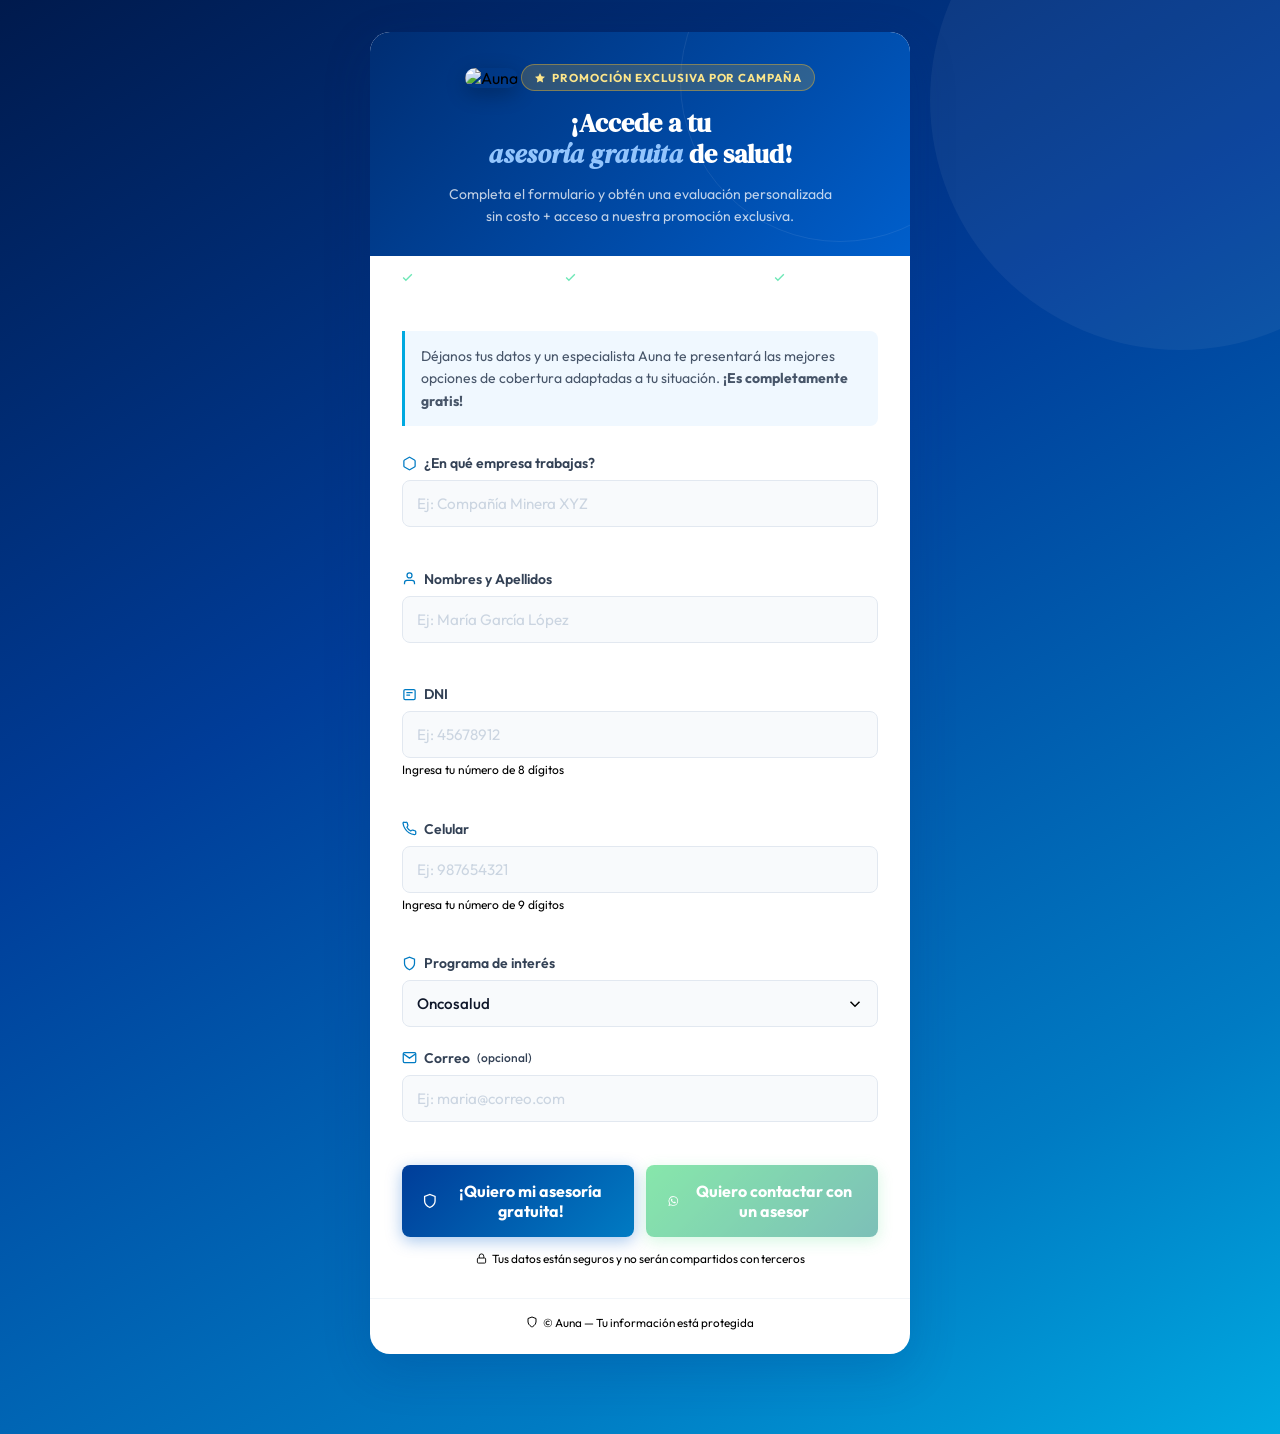
==== encuesta.html @ 67b66e24 "Update encuesta.html" ====
<!DOCTYPE html>
<html lang="es">

<head>
    <meta charset="UTF-8">
    <meta name="viewport" content="width=device-width, initial-scale=1.0">
    <title>Asesoría Gratuita de Salud — Auna</title>
    <link rel="preconnect" href="https://fonts.googleapis.com">
    <link rel="preconnect" href="https://fonts.gstatic.com" crossorigin>
    <link
        href="https://fonts.googleapis.com/css2?family=Outfit:wght@300;400;500;600;700&family=DM+Serif+Display:ital@0;1&display=swap"
        rel="stylesheet">

    <script src="https://cdn.jsdelivr.net/npm/@supabase/supabase-js@2"></script>

    <style>
        :root {
            --blue-900: #001a4d;
            --blue-800: #002d72;
            --blue-700: #003d99;
            --blue-600: #005fcc;
            --blue-500: #007bc3;
            --blue-400: #00a9e0;
            --blue-100: #e8f4fd;
            --blue-50: #f0f8ff;
            --slate-900: #0f172a;
            --slate-700: #334155;
            --slate-600: #475569;
            --slate-500: #64748b;
            --slate-300: #cbd5e1;
            --slate-200: #e2e8f0;
            --slate-100: #f1f5f9;
            --slate-50: #f8fafc;
            --green-600: #059669;
            --green-500: #10b981;
            --green-100: #d1fae5;
            --red-500: #ef4444;
            --red-100: #fee2e2;
            --white: #ffffff;
            --shadow-lg: 0 16px 48px rgba(0, 45, 114, 0.18);
            --radius-sm: 8px;
            --radius-md: 12px;
            --radius-lg: 20px;
            --transition: 0.2s cubic-bezier(0.4, 0, 0.2, 1);
        }

        *,
        *::before,
        *::after {
            box-sizing: border-box;
            margin: 0;
            padding: 0;
        }

        body {
            font-family: 'Outfit', sans-serif;
            min-height: 100vh;
            background: linear-gradient(150deg, var(--blue-900) 0%, var(--blue-700) 40%, var(--blue-500) 80%, var(--blue-400) 100%);
            display: flex;
            align-items: flex-start;
            justify-content: center;
            padding: 2rem 1rem 5rem;
            -webkit-font-smoothing: antialiased;
            position: relative;
            overflow-x: hidden;
        }

        body::before {
            content: '';
            position: fixed;
            width: 500px;
            height: 500px;
            top: -150px;
            right: -150px;
            border-radius: 50%;
            background: rgba(255, 255, 255, 0.05);
            pointer-events: none;
        }

        /* ── CARD ── */
        .survey-card {
            background: var(--white);
            border-radius: var(--radius-lg);
            box-shadow: var(--shadow-lg);
            width: 100%;
            max-width: 540px;
            overflow: hidden;
            animation: fadeUp 0.5s ease both;
            position: relative;
            z-index: 1;
        }

        /* ── HEADER ── */
        .survey-header {
            background: linear-gradient(135deg, var(--blue-800) 0%, var(--blue-600) 100%);
            padding: 2rem 2rem 1.75rem;
            text-align: center;
            position: relative;
            overflow: hidden;
        }

        .survey-header::before {
            content: '';
            position: absolute;
            width: 320px;
            height: 320px;
            border-radius: 50%;
            border: 1px solid rgba(255, 255, 255, 0.08);
            top: -110px;
            right: -90px;
            pointer-events: none;
        }

        .survey-logo {
            width: 80px;
            border-radius: 10px;
            margin-bottom: 1.25rem;
            box-shadow: 0 6px 20px rgba(0, 0, 0, 0.25);
            position: relative;
            z-index: 1;
        }

        .promo-badge {
            display: inline-flex;
            align-items: center;
            gap: 6px;
            background: rgba(251, 191, 36, 0.18);
            border: 1px solid rgba(251, 191, 36, 0.40);
            color: #fde68a;
            font-size: 0.72rem;
            font-weight: 700;
            letter-spacing: 0.08em;
            text-transform: uppercase;
            padding: 5px 12px;
            border-radius: 100px;
            margin-bottom: 1rem;
            position: relative;
            z-index: 1;
        }

        .promo-badge svg {
            width: 12px;
            height: 12px;
            fill: #fde68a;
            flex-shrink: 0;
        }

        .survey-header h1 {
            font-family: 'DM Serif Display', serif;
            font-size: 1.65rem;
            color: white;
            line-height: 1.2;
            margin-bottom: 0.75rem;
            position: relative;
            z-index: 1;
        }

        .survey-header h1 em {
            font-style: italic;
            color: #93c5fd;
        }

        .survey-header p {
            font-size: 0.875rem;
            color: rgba(255, 255, 255, 0.75);
            line-height: 1.6;
            position: relative;
            z-index: 1;
        }

        /* Beneficios strip */
        .benefits-bar {
            background: rgba(255, 255, 255, 0.10);
            backdrop-filter: blur(8px);
            border-top: 1px solid rgba(255, 255, 255, 0.12);
            padding: 0.85rem 1.5rem;
            display: flex;
            align-items: center;
            justify-content: center;
            gap: 1.25rem;
            flex-wrap: wrap;
        }

        .benefit-item {
            display: flex;
            align-items: center;
            gap: 5px;
            font-size: 0.76rem;
            font-weight: 600;
            color: rgba(255, 255, 255, 0.90);
            white-space: nowrap;
        }

        .benefit-item svg {
            width: 13px;
            height: 13px;
            color: #6ee7b7;
            flex-shrink: 0;
        }

        /* ── FORM BODY ── */
        .survey-body {
            padding: 2rem;
        }

        .form-intro {
            font-size: 0.875rem;
            color: var(--slate-600);
            line-height: 1.6;
            margin-bottom: 1.75rem;
            padding: 0.875rem 1rem;
            background: var(--blue-50);
            border-left: 3px solid var(--blue-400);
            border-radius: 0 var(--radius-sm) var(--radius-sm) 0;
        }

        /* ── FIELDS ── */
        .field-group {
            margin-bottom: 1.35rem;
        }

        .field-label {
            display: flex;
            align-items: center;
            gap: 7px;
            font-size: 0.875rem;
            font-weight: 600;
            color: var(--slate-700);
            margin-bottom: 8px;
        }

        .field-label svg {
            width: 15px;
            height: 15px;
            color: var(--blue-500);
            flex-shrink: 0;
        }

        input[type="text"],
        input[type="tel"] {
            width: 100%;
            font-family: 'Outfit', sans-serif;
            font-size: 0.95rem;
            color: var(--slate-900);
            font-weight: 500;
            background: var(--slate-50);
            border: 1.5px solid var(--slate-200);
            border-radius: var(--radius-sm);
            padding: 13px 14px;
            outline: none;
            transition: border-color var(--transition), box-shadow var(--transition), background var(--transition);
            -webkit-appearance: none;
            -moz-appearance: none;
            appearance: none;
        }

        .select-wrap {
            position: relative;
        }

        select {
            width: 100%;
            font-family: 'Outfit', sans-serif;
            font-size: 0.95rem;
            color: var(--slate-900);
            font-weight: 500;
            background: var(--slate-50);
            border: 1.5px solid var(--slate-200);
            border-radius: var(--radius-sm);
            padding: 13px 40px 13px 14px;
            outline: none;
            cursor: pointer;
            transition: border-color var(--transition), box-shadow var(--transition), background var(--transition);
            -webkit-appearance: none;
            -moz-appearance: none;
            appearance: none;
        }

        select:focus {
            border-color: var(--blue-500);
            background: var(--white);
            box-shadow: 0 0 0 3px rgba(0, 123, 195, 0.12);
        }

        .select-arrow {
            position: absolute;
            right: 14px;
            top: 50%;
            transform: translateY(-50%);
            width: 18px;
            height: 18px;
            color: var(--slate-400);
            pointer-events: none;
        }

        input::placeholder {
            color: var(--slate-300);
            font-weight: 400;
        }

        input:not(:placeholder-shown) {
            color: var(--slate-900);
            font-weight: 500;
        }

        input:focus {
            border-color: var(--blue-500);
            background: var(--white);
            box-shadow: 0 0 0 3px rgba(0, 123, 195, 0.12);
        }

        input.invalid {
            border-color: var(--red-500);
            box-shadow: 0 0 0 3px rgba(239, 68, 68, 0.10);
        }

        .field-hint {
            display: block;
            font-size: 0.75rem;
            color: var(--slate-400);
            margin-top: 4px;
        }

        .field-optional {
            font-size: 0.75rem;
            font-weight: 500;
            color: var(--slate-400);
            text-transform: none;
        }

        .field-error {
            display: block;
            font-size: 0.78rem;
            color: var(--red-500);
            font-weight: 500;
            margin-top: 5px;
            min-height: 16px;
        }

        .form-divider {
            height: 1px;
            background: var(--slate-100);
            margin: 1.75rem 0;
        }

        /* ── OPTION CARDS ── */
        .options-grid {
            display: grid;
            grid-template-columns: 1fr 1fr;
            gap: 0.75rem;
        }

        .option-card {
            border: 2px solid var(--slate-200);
            border-radius: var(--radius-md);
            padding: 1rem;
            cursor: pointer;
            transition: all var(--transition);
            display: flex;
            align-items: center;
            gap: 0.75rem;
            background: var(--white);
            font-family: 'Outfit', sans-serif;
            text-align: left;
            width: 100%;
        }

        .option-card:hover {
            border-color: var(--blue-400);
            background: var(--blue-50);
        }

        .option-card.selected {
            border-color: var(--blue-600);
            background: var(--blue-50);
            box-shadow: 0 0 0 3px rgba(0, 95, 204, 0.10);
        }

        .option-radio {
            width: 20px;
            height: 20px;
            border: 2px solid var(--slate-300);
            border-radius: 50%;
            flex-shrink: 0;
            display: flex;
            align-items: center;
            justify-content: center;
            transition: all var(--transition);
        }

        .option-card.selected .option-radio {
            border-color: var(--blue-600);
            background: var(--blue-600);
        }

        .option-radio-dot {
            width: 8px;
            height: 8px;
            background: white;
            border-radius: 50%;
            opacity: 0;
            transition: opacity var(--transition);
        }

        .option-card.selected .option-radio-dot {
            opacity: 1;
        }

        .option-emoji {
            font-size: 1.25rem;
            flex-shrink: 0;
        }

        .option-text {
            font-size: 0.88rem;
            font-weight: 600;
            color: var(--slate-700);
            line-height: 1.3;
        }

        .option-card.selected .option-text {
            color: var(--blue-800);
        }

        /* ── SUBMIT ── */
        .btn-submit {
            width: 100%;
            background: linear-gradient(135deg, var(--blue-700), var(--blue-500));
            color: white;
            border: none;
            border-radius: var(--radius-sm);
            padding: 16px 20px;
            font-family: 'Outfit', sans-serif;
            font-size: 1rem;
            font-weight: 700;
            cursor: pointer;
            display: flex;
            align-items: center;
            justify-content: center;
            gap: 10px;
            transition: all var(--transition);
            box-shadow: 0 4px 16px rgba(0, 95, 204, 0.35);
            margin-top: 0.5rem;
        }

        .btn-submit svg {
            width: 20px;
            height: 20px;
        }

        .btn-submit:hover:not(:disabled) {
            transform: translateY(-1px);
            box-shadow: 0 6px 22px rgba(0, 95, 204, 0.45);
        }

        .btn-submit:disabled {
            opacity: 0.65;
            cursor: not-allowed;
            transform: none;
        }

        .btn-row {
            display: flex;
            gap: 0.75rem;
            margin-top: 0.5rem;
        }

        .btn-row .btn-submit {
            width: auto;
            flex: 1;
            margin-top: 0;
        }

        .btn-whatsapp {
            flex: 1;
            background: linear-gradient(135deg, #25d366, #128c7e);
            color: white;
            border: none;
            border-radius: var(--radius-sm);
            padding: 16px 20px;
            font-family: 'Outfit', sans-serif;
            font-size: 1rem;
            font-weight: 700;
            cursor: pointer;
            display: flex;
            align-items: center;
            justify-content: center;
            gap: 10px;
            transition: all var(--transition);
            box-shadow: 0 4px 16px rgba(37, 211, 102, 0.35);
        }

        .btn-whatsapp svg {
            width: 20px;
            height: 20px;
        }

        .btn-whatsapp:hover:not(:disabled) {
            transform: translateY(-1px);
            box-shadow: 0 6px 22px rgba(37, 211, 102, 0.45);
        }

        .btn-whatsapp:disabled {
            opacity: 0.55;
            cursor: not-allowed;
            transform: none;
        }

        @media (max-width: 480px) {
            .btn-row {
                flex-direction: column;
            }
        }

        .submit-note {
            text-align: center;
            font-size: 0.74rem;
            color: var(--slate-400);
            margin-top: 0.875rem;
            display: flex;
            align-items: center;
            justify-content: center;
            gap: 5px;
        }

        .submit-note svg {
            width: 11px;
            height: 11px;
        }

        .spinner {
            width: 18px;
            height: 18px;
            border: 2px solid rgba(255, 255, 255, 0.4);
            border-top-color: white;
            border-radius: 50%;
            animation: spin 0.7s linear infinite;
            flex-shrink: 0;
        }

        /* ── SUCCESS ── */
        #screen-success {
            display: none;
            padding: 3rem 2rem;
            text-align: center;
            animation: fadeUp 0.5s ease;
        }

        .success-icon {
            width: 80px;
            height: 80px;
            background: var(--green-100);
            border-radius: 50%;
            display: flex;
            align-items: center;
            justify-content: center;
            margin: 0 auto 1.5rem;
            animation: popIn 0.4s cubic-bezier(0.34, 1.56, 0.64, 1) both;
        }

        .success-icon svg {
            width: 40px;
            height: 40px;
            color: var(--green-600);
        }

        #screen-success h2 {
            font-family: 'DM Serif Display', serif;
            font-size: 1.65rem;
            color: var(--blue-800);
            margin-bottom: 0.5rem;
        }

        #screen-success .success-lead {
            font-size: 1rem;
            font-weight: 600;
            color: var(--blue-600);
            margin-bottom: 0.875rem;
        }

        #screen-success p {
            font-size: 0.9rem;
            color: var(--slate-500);
            line-height: 1.65;
        }

        .success-badge {
            display: inline-flex;
            align-items: center;
            gap: 6px;
            background: var(--green-100);
            border: 1px solid #6ee7b7;
            color: var(--green-600);
            font-size: 0.8rem;
            font-weight: 700;
            padding: 7px 16px;
            border-radius: 100px;
            margin-top: 1.5rem;
        }

        .success-badge svg {
            width: 14px;
            height: 14px;
        }

        /* ── FOOTER ── */
        .survey-footer {
            padding: 1rem 2rem 1.5rem;
            text-align: center;
            font-size: 0.73rem;
            color: var(--slate-400);
            border-top: 1px solid var(--slate-100);
            display: flex;
            align-items: center;
            justify-content: center;
            gap: 5px;
        }

        .survey-footer svg {
            width: 12px;
            height: 12px;
        }

        /* ── ANIMATIONS ── */
        @keyframes fadeUp {
            from {
                opacity: 0;
                transform: translateY(20px);
            }

            to {
                opacity: 1;
                transform: translateY(0);
            }
        }

        @keyframes spin {
            to {
                transform: rotate(360deg);
            }
        }

        @keyframes popIn {
            from {
                opacity: 0;
                transform: scale(0.5);
            }

            to {
                opacity: 1;
                transform: scale(1);
            }
        }

        @media (max-width: 480px) {
            body {
                padding: 1rem 0.75rem 4rem;
            }

            .survey-header {
                padding: 1.5rem 1.25rem 1.25rem;
            }

            .survey-body {
                padding: 1.5rem 1.25rem;
            }

            .benefits-bar {
                gap: 0.75rem;
                padding: 0.75rem 1rem;
            }

            .options-grid {
                grid-template-columns: 1fr;
            }

            #screen-success {
                padding: 2.5rem 1.25rem;
            }
        }
    </style>
</head>

<body>

    <div class="survey-card">

        <div class="survey-header">
            <img src="https://res.cloudinary.com/dwxiuavqd/image/upload/v1774998253/468951353_1098106335437147_8489372296479282912_n_insezr.jpg"
                alt="Auna" class="survey-logo">
            <div class="promo-badge">
                <svg viewBox="0 0 24 24">
                    <path
                        d="M12 2l3.09 6.26L22 9.27l-5 4.87 1.18 6.88L12 17.77l-6.18 3.25L7 14.14 2 9.27l6.91-1.01L12 2z" />
                </svg>
                Promoción exclusiva por campaña
            </div>
            <h1>¡Accede a tu<br><em>asesoría gratuita</em> de salud!</h1>
            <p>Completa el formulario y obtén una evaluación personalizada<br>sin costo + acceso a nuestra promoción
                exclusiva.</p>
        </div>

        <div class="benefits-bar">
            <div class="benefit-item">
                <svg viewBox="0 0 24 24" fill="none" stroke="currentColor" stroke-width="2.5">
                    <polyline points="20 6 9 17 4 12" />
                </svg>
                Asesoría 100% gratuita
            </div>
            <div class="benefit-item">
                <svg viewBox="0 0 24 24" fill="none" stroke="currentColor" stroke-width="2.5">
                    <polyline points="20 6 9 17 4 12" />
                </svg>
                Promoción por tiempo limitado
            </div>
            <div class="benefit-item">
                <svg viewBox="0 0 24 24" fill="none" stroke="currentColor" stroke-width="2.5">
                    <polyline points="20 6 9 17 4 12" />
                </svg>
                Sin compromiso
            </div>
        </div>

        <div id="survey-body">
            <div class="survey-body">

                <p class="form-intro">
                    Déjanos tus datos y un especialista Auna te presentará las mejores opciones de cobertura adaptadas a
                    tu situación. <strong>¡Es completamente gratis!</strong>
                </p>

                <div class="field-group">
                    <label class="field-label" for="s-empresa">
                        <svg viewBox="0 0 24 24" fill="none" stroke="currentColor" stroke-width="2">
                            <path
                                d="M21 16V8a2 2 0 0 0-1-1.73l-7-4a2 2 0 0 0-2 0l-7 4A2 2 0 0 0 3 8v8a2 2 0 0 0 1 1.73l7 4a2 2 0 0 0 2 0l7-4A2 2 0 0 0 21 16z" />
                        </svg>
                        ¿En qué empresa trabajas?
                    </label>
                    <input type="text" id="s-empresa" placeholder="Ej: Compañía Minera XYZ" autocomplete="organization">
                    <span class="field-error" id="err-s-empresa"></span>
                </div>

                <div class="field-group">
                    <label class="field-label" for="s-nombre">
                        <svg viewBox="0 0 24 24" fill="none" stroke="currentColor" stroke-width="2">
                            <path d="M20 21v-2a4 4 0 0 0-4-4H8a4 4 0 0 0-4 4v2" />
                            <circle cx="12" cy="7" r="4" />
                        </svg>
                        Nombres y Apellidos
                    </label>
                    <input type="text" id="s-nombre" placeholder="Ej: María García López" autocomplete="name">
                    <span class="field-error" id="err-s-nombre"></span>
                </div>

                <div class="field-group">
                    <label class="field-label" for="s-dni">
                        <svg viewBox="0 0 24 24" fill="none" stroke="currentColor" stroke-width="2">
                            <rect x="3" y="4" width="18" height="16" rx="2" />
                            <line x1="7" y1="9" x2="17" y2="9" />
                            <line x1="7" y1="13" x2="13" y2="13" />
                        </svg>
                        DNI
                    </label>
                    <input type="tel" id="s-dni" placeholder="Ej: 45678912" maxlength="8" inputmode="numeric">
                    <span class="field-hint">Ingresa tu número de 8 dígitos</span>
                    <span class="field-error" id="err-s-dni"></span>
                </div>

                <div class="field-group">
                    <label class="field-label" for="s-telefono">
                        <svg viewBox="0 0 24 24" fill="none" stroke="currentColor" stroke-width="2">
                            <path
                                d="M22 16.92v3a2 2 0 0 1-2.18 2 19.79 19.79 0 0 1-8.63-3.07A19.5 19.5 0 0 1 4.69 12a19.79 19.79 0 0 1-3.07-8.67A2 2 0 0 1 3.62 2h3a2 2 0 0 1 2 1.72c.127.96.361 1.903.7 2.81a2 2 0 0 1-.45 2.11L7.91 9.91a16 16 0 0 0 6.18 6.18l1.07-1.07a2 2 0 0 1 2.11-.45c.907.339 1.85.573 2.81.7A2 2 0 0 1 22 16.92z" />
                        </svg>
                        Celular
                    </label>
                    <input type="tel" id="s-telefono" placeholder="Ej: 987654321" maxlength="9" inputmode="numeric"
                        autocomplete="tel">
                    <span class="field-hint">Ingresa tu número de 9 dígitos</span>
                    <span class="field-error" id="err-s-telefono"></span>
                </div>

                <div class="field-group">
                    <label class="field-label" for="s-programa">
                        <svg viewBox="0 0 24 24" fill="none" stroke="currentColor" stroke-width="2">
                            <path d="M12 22s8-4 8-10V5l-8-3-8 3v7c0 6 8 10 8 10z" />
                        </svg>
                        Programa de interés
                    </label>
                    <div class="select-wrap">
                        <select id="s-programa">
                            <option value="Oncosalud" selected>Oncosalud</option>
                            <option value="Auna Salud">Auna Salud</option>
                        </select>
                        <svg class="select-arrow" viewBox="0 0 24 24" fill="none" stroke="currentColor"
                            stroke-width="2">
                            <polyline points="6 9 12 15 18 9" />
                        </svg>
                    </div>
                </div>

                <div class="field-group">
                    <label class="field-label" for="s-correo">
                        <svg viewBox="0 0 24 24" fill="none" stroke="currentColor" stroke-width="2">
                            <path d="M4 4h16c1.1 0 2 .9 2 2v12c0 1.1-.9 2-2 2H4c-1.1 0-2-.9-2-2V6c0-1.1.9-2 2-2z" />
                            <polyline points="22,6 12,13 2,6" />
                        </svg>
                        Correo <span class="field-optional">(opcional)</span>
                    </label>
                    <input type="text" id="s-correo" placeholder="Ej: maria@correo.com" autocomplete="email">
                    <span class="field-error" id="err-s-correo"></span>
                </div>

                <div class="btn-row">
                    <button class="btn-submit" id="btn-submit" type="button" onclick="enviarEncuesta()">
                        <svg viewBox="0 0 24 24" fill="none" stroke="currentColor" stroke-width="2">
                            <path d="M12 22s8-4 8-10V5l-8-3-8 3v7c0 6 8 10 8 10z" />
                        </svg>
                        ¡Quiero mi asesoría gratuita!
                    </button>

                    <button class="btn-whatsapp" id="btn-whatsapp" type="button" onclick="contactarAsesorWhatsApp()"
                        disabled title="Cargando datos del asesor...">
                        <svg viewBox="0 0 24 24" fill="currentColor">
                            <path
                                d="M17.6 6.32A7.85 7.85 0 0 0 12.05 4a7.94 7.94 0 0 0-6.9 11.9L4 20l4.2-1.1a7.93 7.93 0 0 0 3.8 1h0a7.94 7.94 0 0 0 7.94-7.93 7.9 7.9 0 0 0-2.34-5.6zM12.05 18.53h0a6.6 6.6 0 0 1-3.37-.92l-.24-.14-2.5.66.67-2.44-.16-.25a6.6 6.6 0 0 1 5.6-10.16 6.56 6.56 0 0 1 4.66 1.93 6.56 6.56 0 0 1 1.93 4.67 6.6 6.6 0 0 1-6.59 6.6zm3.6-4.94c-.2-.1-1.17-.58-1.35-.64-.18-.07-.32-.1-.45.1-.13.2-.5.64-.62.77-.11.13-.23.15-.43.05a5.4 5.4 0 0 1-1.6-.98 6 6 0 0 1-1.1-1.37c-.12-.2 0-.3.09-.4.1-.1.2-.23.3-.35.1-.12.13-.2.2-.33.07-.13.03-.25-.02-.35-.05-.1-.45-1.08-.62-1.48-.16-.39-.33-.34-.45-.34h-.38c-.13 0-.35.05-.53.25-.18.2-.7.68-.7 1.67 0 .98.72 1.93.82 2.06.1.13 1.4 2.14 3.4 3 .47.2.85.33 1.14.42.48.15.92.13 1.26.08.38-.06 1.17-.48 1.34-.94.16-.46.16-.85.11-.94-.05-.09-.18-.14-.38-.24z" />
                        </svg>
                        Quiero contactar con un asesor
                    </button>
                </div>

                <p class="submit-note">
                    <svg viewBox="0 0 24 24" fill="none" stroke="currentColor" stroke-width="2">
                        <rect x="3" y="11" width="18" height="11" rx="2" />
                        <path d="M7 11V7a5 5 0 0 1 10 0v4" />
                    </svg>
                    Tus datos están seguros y no serán compartidos con terceros
                </p>

            </div>
        </div>

        <div id="screen-success">
            <div class="success-icon">
                <svg viewBox="0 0 24 24" fill="none" stroke="currentColor" stroke-width="2.5">
                    <path d="M22 11.08V12a10 10 0 1 1-5.93-9.14" />
                    <polyline points="22 4 12 14.01 9 11.01" />
                </svg>
            </div>
            <h2>¡Registro exitoso!</h2>
            <p class="success-lead">Ya estás participando de la promoción exclusiva Auna.</p>
            <p>Un especialista se comunicará contigo para brindarte tu <strong>asesoría gratuita de salud</strong> y
                presentarte las mejores opciones de cobertura para ti y tu familia.</p>
            <div class="success-badge">
                <svg viewBox="0 0 24 24" fill="none" stroke="currentColor" stroke-width="2.5">
                    <polyline points="20 6 9 17 4 12" />
                </svg>
                ¡Beneficio activado con éxito!
            </div>
        </div>

        <div class="survey-footer">
            <svg viewBox="0 0 24 24" fill="none" stroke="currentColor" stroke-width="2">
                <path d="M12 22s8-4 8-10V5l-8-3-8 3v7c0 6 8 10 8 10z" />
            </svg>
            © Auna — Tu información está protegida
        </div>

    </div>

    <script>
        // ─── CONFIGURACIÓN DE SUPABASE ───
        const SUPABASE_URL = 'https://yemdfadeczjrvxptyerl.supabase.co'; // REEMPLAZAR
        const SUPABASE_KEY = 'eyJhbGciOiJIUzI1NiIsInR5cCI6IkpXVCJ9.eyJpc3MiOiJzdXBhYmFzZSIsInJlZiI6InllbWRmYWRlY3pqcnZ4cHR5ZXJsIiwicm9sZSI6ImFub24iLCJpYXQiOjE3NzE4NzU1OTMsImV4cCI6MjA4NzQ1MTU5M30.MrWtFAhekPyuEUs0zgT3VSqYgPwd9o25lMdCuhxqwg4'; // REEMPLAZAR

        // SOLUCIÓN DE CONFLICTO: Cambiamos a supabaseClient
        const supabaseClient = window.supabase.createClient(SUPABASE_URL, SUPABASE_KEY);

        const USUARIO = decodeURIComponent(new URLSearchParams(window.location.search).get("u") || "encuesta");

        let asesorData = null;

        async function cargarAsesorData() {
            const btnWa = document.getElementById("btn-whatsapp");
            try {
                const { data, error } = await supabaseClient
                    .rpc('obtener_datos_encuesta', { p_usuario: USUARIO })
                    .single();
                if (error) throw error;
                asesorData = data;
            } catch (err) {
                console.error("No se pudo cargar el asesor:", err);
                asesorData = null;
            } finally {
                if (btnWa) {
                    const disponible = !!(asesorData && asesorData.celular);
                    btnWa.disabled = !disponible;
                    btnWa.title = disponible ? "" : "Este asesor no tiene WhatsApp configurado";
                }
            }
        }
        cargarAsesorData();

        function contactarAsesorWhatsApp() {
            if (!asesorData || !asesorData.celular) {
                alert("Este asesor no tiene un número de WhatsApp configurado.");
                return;
            }

            const celularDigits = String(asesorData.celular).replace(/\D/g, "");
            const phone = celularDigits.length === 9 ? "51" + celularDigits : celularDigits;

            const nombreAsesor = asesorData.agente || USUARIO;
            const nombreProspecto = document.getElementById("s-nombre").value.trim() || "...";
            const empresa = asesorData.encuesta_empresa || "...";
            const programa = asesorData.encuesta_plan || "...";

            const mensaje = `Hola *${nombreAsesor}*! Mi nombre es ${nombreProspecto}\nEstuvimos en la empresa *${empresa}* y me gustaría que me brindes más información sobre el programa *${programa}*`;

            window.open(`https://wa.me/${phone}?text=${encodeURIComponent(mensaje)}`, "_blank");
        }

        function soloDigitos(id, max) {
            const el = document.getElementById(id);
            el.addEventListener("input", () => { el.value = el.value.replace(/\D/g, "").slice(0, max); });
            el.addEventListener("keydown", (e) => {
                if (!["Backspace", "Delete", "ArrowLeft", "ArrowRight", "Tab", "Home", "End"].includes(e.key) && !/^\d$/.test(e.key))
                    e.preventDefault();
            });
        }
        soloDigitos("s-telefono", 9);
        soloDigitos("s-dni", 8);

        ["s-empresa", "s-nombre", "s-dni", "s-telefono", "s-correo"].forEach(id => {
            document.getElementById(id).addEventListener("input", () => {
                document.getElementById(id).classList.remove("invalid");
                document.getElementById("err-" + id).textContent = "";
            });
        });

        function validar() {
            let ok = true;

            const empresa = document.getElementById("s-empresa").value.trim();
            if (empresa.length < 2) {
                document.getElementById("s-empresa").classList.add("invalid");
                document.getElementById("err-s-empresa").textContent = "Ingresa el nombre de la empresa";
                ok = false;
            }

            const nombre = document.getElementById("s-nombre").value.trim();
            if (nombre.length < 3) {
                document.getElementById("s-nombre").classList.add("invalid");
                document.getElementById("err-s-nombre").textContent = "Ingresa tu nombre completo";
                ok = false;
            }

            const dni = document.getElementById("s-dni").value;
            if (!/^\d{8}$/.test(dni)) {
                document.getElementById("s-dni").classList.add("invalid");
                document.getElementById("err-s-dni").textContent = "El DNI debe tener exactamente 8 dígitos";
                ok = false;
            }

            const tel = document.getElementById("s-telefono").value;
            if (!/^\d{9}$/.test(tel)) {
                document.getElementById("s-telefono").classList.add("invalid");
                document.getElementById("err-s-telefono").textContent = "El celular debe tener exactamente 9 dígitos";
                ok = false;
            }

            const correo = document.getElementById("s-correo").value.trim();
            if (correo && !/^[^\s@]+@[^\s@]+\.[^\s@]+$/.test(correo)) {
                document.getElementById("s-correo").classList.add("invalid");
                document.getElementById("err-s-correo").textContent = "Ingresa un correo válido";
                ok = false;
            }

            return ok;
        }

        // Exactamente el mismo formato de fecha de "Nuevo Lead"
        function fechaLima() {
            const now = new Date();
            const parts = new Intl.DateTimeFormat("en-US", {
                timeZone: "America/Lima",
                day: "2-digit", month: "2-digit", year: "numeric",
                hour: "numeric", minute: "2-digit", hour12: true,
            }).formatToParts(now);
            const get = (t) => parts.find(p => p.type === t)?.value ?? "";
            const ampm = get("dayPeriod").toLowerCase();
            return `${get("day")}/${get("month")}/${get("year")} ${get("hour")}:${get("minute")} ${ampm}`;
        }

        async function enviarEncuesta() {
            if (!validar()) {
                const firstErr = document.querySelector(".invalid");
                if (firstErr) firstErr.scrollIntoView({ behavior: "smooth", block: "center" });
                return;
            }

            const btn = document.getElementById("btn-submit");
            btn.disabled = true;
            btn.innerHTML = `<span class="spinner"></span> Enviando...`;

            // Usando String() explícito para asegurar perfecta inserción en la BD
            const datos = {
                usuario: String(USUARIO),
                fecha: String(fechaLima()),
                nombre: String(document.getElementById("s-nombre").value.trim()),
                telefono: String(document.getElementById("s-telefono").value.replace(/\s/g, "")),
                edad: "",
                producto: "",
                temperatura: "",
                referencia: "",
                comentarios: "",
                empresa: String(document.getElementById("s-empresa").value.trim()),
                dni: String(document.getElementById("s-dni").value),
                correo: String(document.getElementById("s-correo").value.trim()),
                programa_interes: String(document.getElementById("s-programa").value),
            };

            try {
                const { error } = await supabaseClient.from('leads').insert([datos]);
                if (error) {
                    console.error("Detalles DB (Encuesta):", error);
                    throw error;
                }

                document.getElementById("survey-body").style.display = "none";
                document.getElementById("screen-success").style.display = "block";
                window.scrollTo({ top: 0, behavior: "smooth" });

            } catch (err) {
                btn.disabled = false;
                btn.innerHTML = `<svg viewBox="0 0 24 24" fill="none" stroke="currentColor" stroke-width="2"><path d="M12 22s8-4 8-10V5l-8-3-8 3v7c0 6 8 10 8 10z"/></svg> ¡Quiero mi asesoría gratuita!`;
                alert("Hubo un error al enviar. Por favor intenta de nuevo.");
            }
        }
    </script>
</body>

</html>
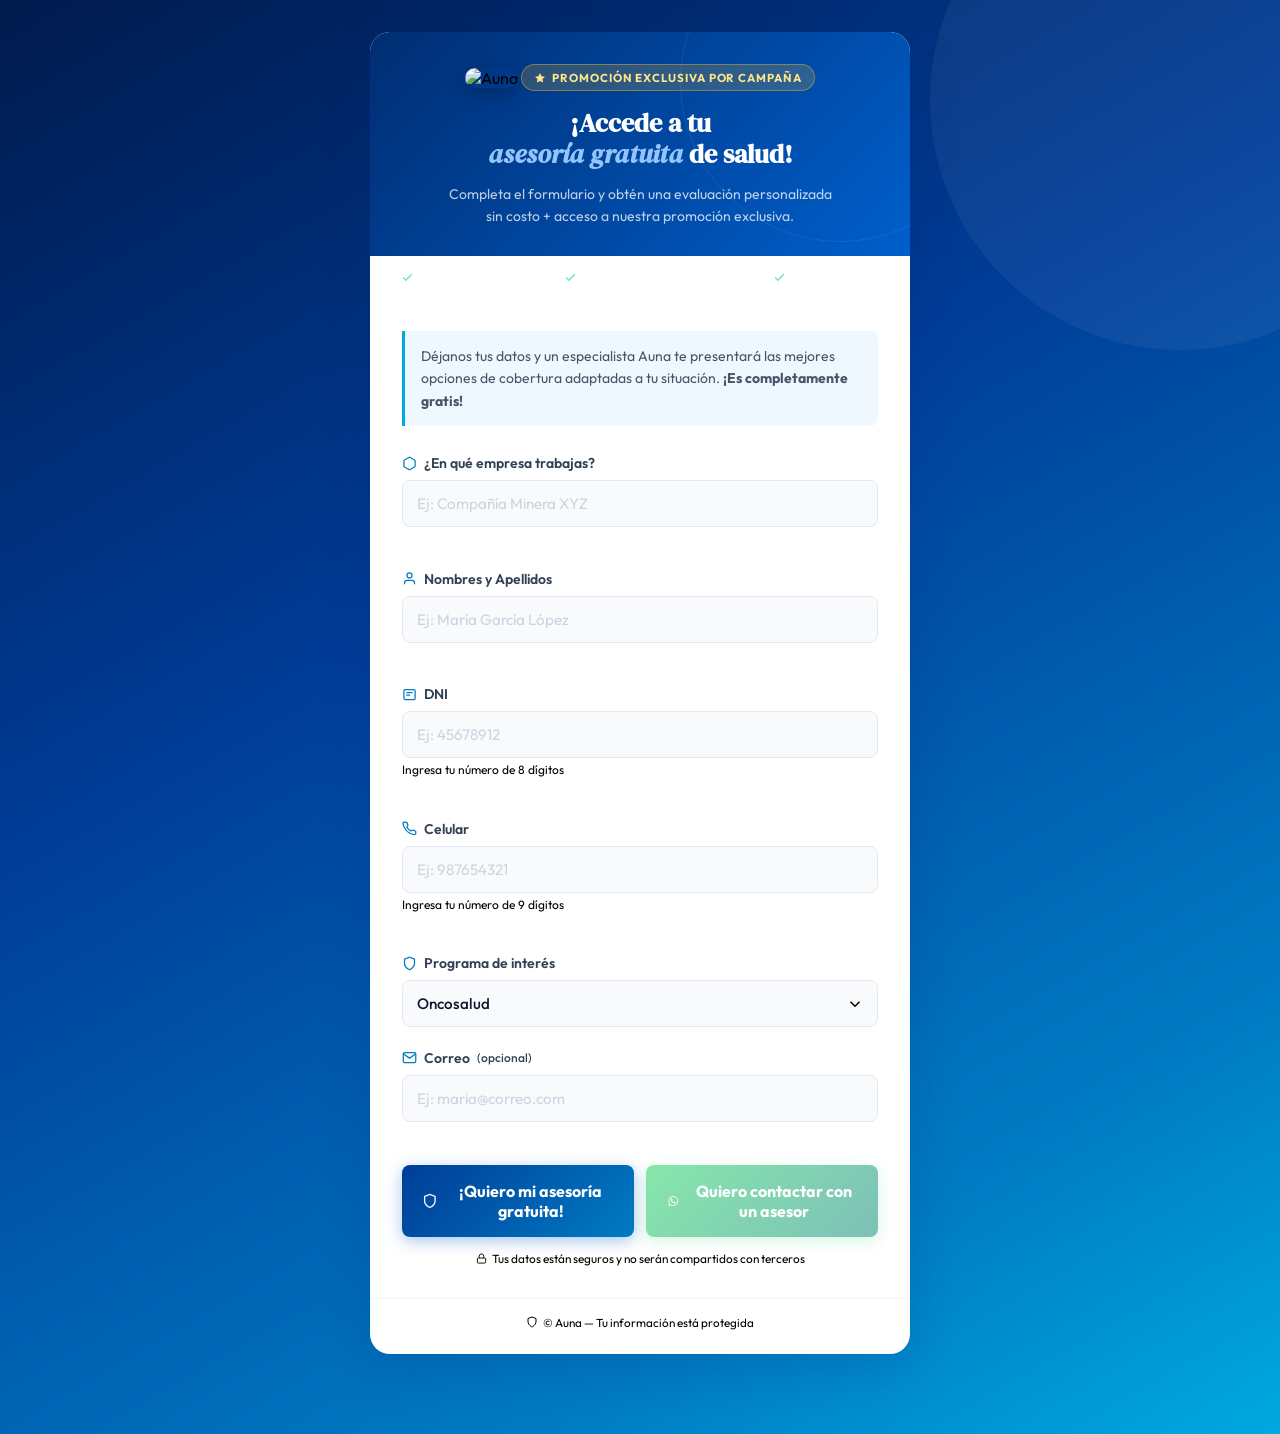
==== commit 9921b3e3: "Update encuesta.html" ====
--- a/encuesta.html
+++ b/encuesta.html
@@ -903,6 +903,13 @@
         cargarAsesorData();
 
         function contactarAsesorWhatsApp() {
+            if (!validar()) {
+                alert("Por favor completa todos los datos antes de contactar a un asesor.");
+                const firstErr = document.querySelector(".invalid");
+                if (firstErr) firstErr.scrollIntoView({ behavior: "smooth", block: "center" });
+                return;
+            }
+
             if (!asesorData || !asesorData.celular) {
                 alert("Este asesor no tiene un número de WhatsApp configurado.");
                 return;
@@ -911,12 +918,13 @@
             const celularDigits = String(asesorData.celular).replace(/\D/g, "");
             const phone = celularDigits.length === 9 ? "51" + celularDigits : celularDigits;
 
-            const nombreAsesor = asesorData.agente || USUARIO;
-            const nombreProspecto = document.getElementById("s-nombre").value.trim() || "...";
+            const nombreAsesorCompleto = (asesorData.agente || USUARIO).trim();
+            const nombreAsesor = nombreAsesorCompleto.split(/\s+/)[0];
+            const nombreProspecto = document.getElementById("s-nombre").value.trim();
             const empresa = asesorData.encuesta_empresa || "...";
             const programa = asesorData.encuesta_plan || "...";
 
-            const mensaje = `Hola *${nombreAsesor}*! Mi nombre es ${nombreProspecto}\nEstuvimos en la empresa *${empresa}* y me gustaría que me brindes más información sobre el programa *${programa}*`;
+            const mensaje = `Hola *${nombreAsesor}*! Mi nombre es ${nombreProspecto}\n\nEstuvimos en la empresa *${empresa}* y me gustaría que me brindes más información sobre el programa *${programa}*\n\n¡Muchas gracias!`;
 
             window.open(`https://wa.me/${phone}?text=${encodeURIComponent(mensaje)}`, "_blank");
         }
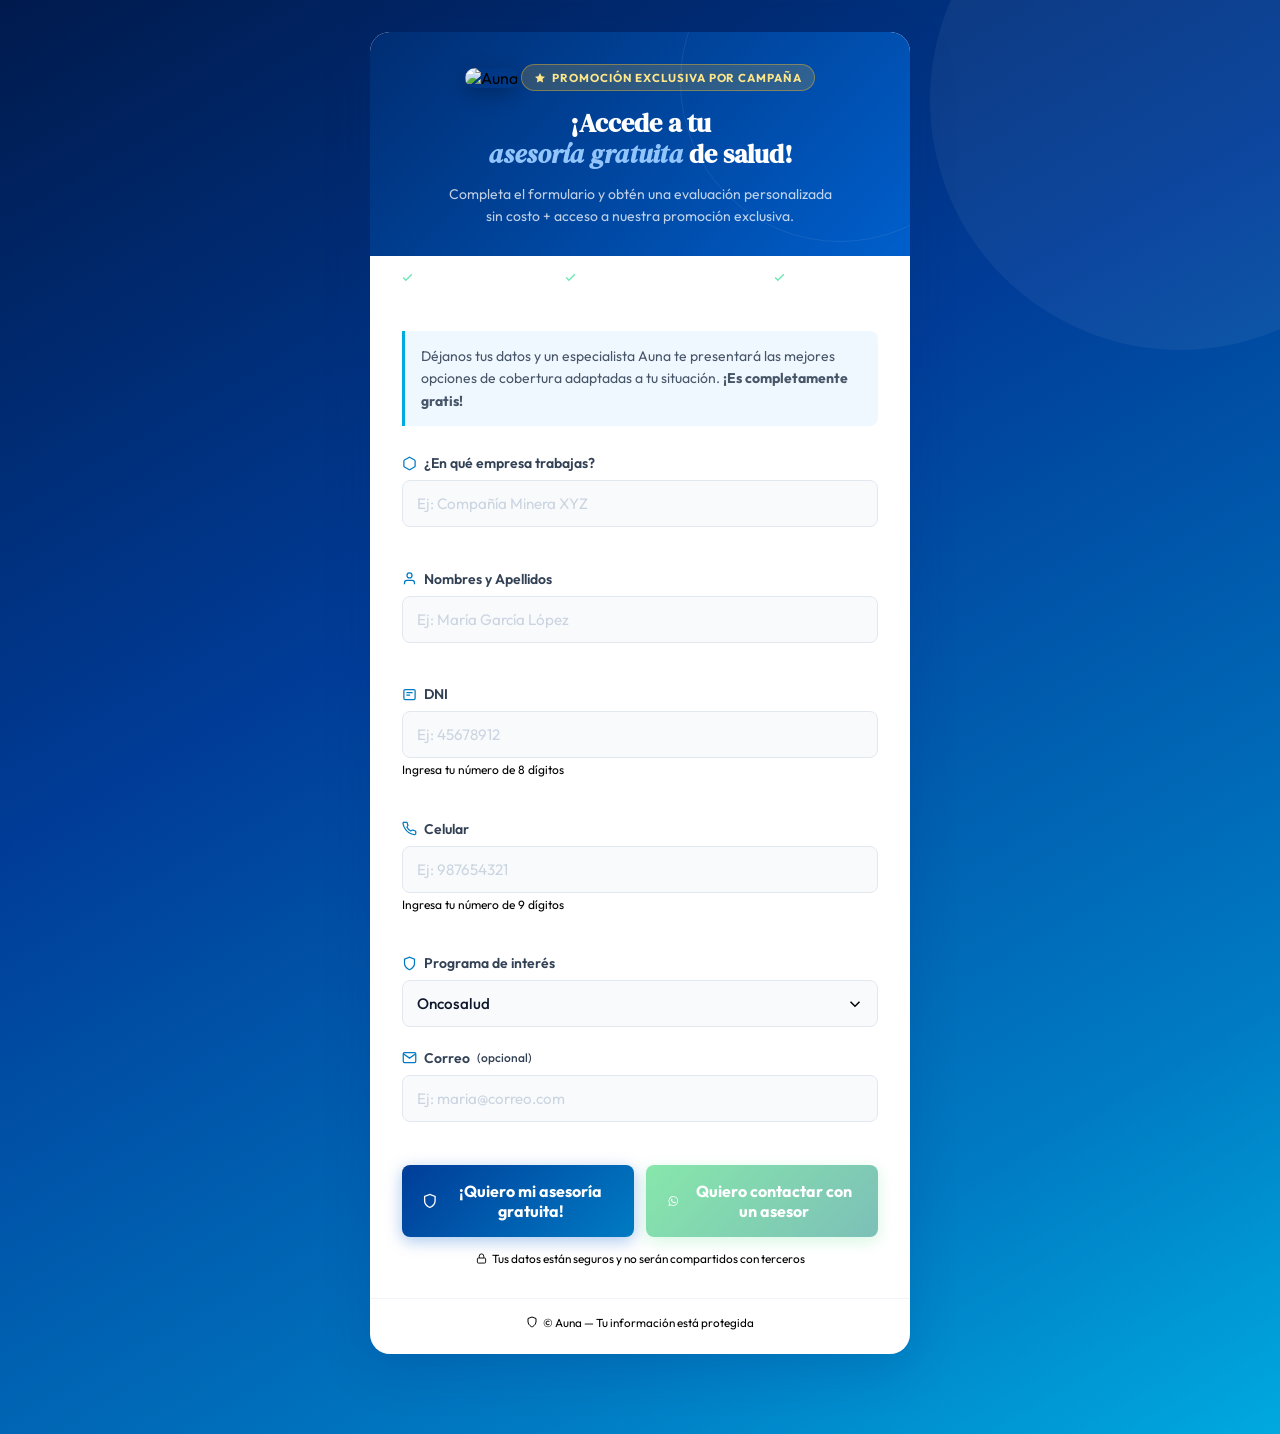
==== commit 871b1e43: "Update encuesta.html" ====
--- a/encuesta.html
+++ b/encuesta.html
@@ -652,6 +652,105 @@
             }
         }
 
+        /* ── POPUP (reemplaza alert() del navegador) ── */
+        .popup-overlay {
+            display: none;
+            position: fixed;
+            inset: 0;
+            background: rgba(15, 23, 42, 0.55);
+            backdrop-filter: blur(3px);
+            align-items: center;
+            justify-content: center;
+            z-index: 999;
+            padding: 1rem;
+            opacity: 0;
+            transition: opacity 0.2s ease;
+        }
+
+        .popup-overlay.active {
+            opacity: 1;
+        }
+
+        .popup-card {
+            background: var(--white);
+            border-radius: var(--radius-lg);
+            box-shadow: var(--shadow-lg);
+            max-width: 360px;
+            width: 100%;
+            padding: 2rem 1.75rem 1.75rem;
+            text-align: center;
+            transform: translateY(10px) scale(0.97);
+            transition: transform 0.25s cubic-bezier(0.34, 1.56, 0.64, 1);
+        }
+
+        .popup-overlay.active .popup-card {
+            transform: translateY(0) scale(1);
+        }
+
+        .popup-icon {
+            width: 64px;
+            height: 64px;
+            border-radius: 50%;
+            display: flex;
+            align-items: center;
+            justify-content: center;
+            margin: 0 auto 1.25rem;
+        }
+
+        .popup-icon.warning {
+            background: var(--red-100);
+        }
+
+        .popup-icon.warning svg {
+            color: var(--red-500);
+        }
+
+        .popup-icon.info {
+            background: var(--blue-50);
+        }
+
+        .popup-icon.info svg {
+            color: var(--blue-500);
+        }
+
+        .popup-icon svg {
+            width: 30px;
+            height: 30px;
+        }
+
+        .popup-card h3 {
+            font-family: 'DM Serif Display', serif;
+            font-size: 1.3rem;
+            color: var(--blue-900);
+            margin-bottom: 0.6rem;
+        }
+
+        .popup-card p {
+            font-size: 0.9rem;
+            color: var(--slate-600);
+            line-height: 1.55;
+            margin-bottom: 1.5rem;
+        }
+
+        .popup-btn {
+            width: 100%;
+            background: linear-gradient(135deg, var(--blue-700), var(--blue-500));
+            color: white;
+            border: none;
+            border-radius: var(--radius-sm);
+            padding: 13px 20px;
+            font-family: 'Outfit', sans-serif;
+            font-size: 0.95rem;
+            font-weight: 700;
+            cursor: pointer;
+            transition: all var(--transition);
+        }
+
+        .popup-btn:hover {
+            transform: translateY(-1px);
+            box-shadow: 0 6px 16px rgba(0, 95, 204, 0.35);
+        }
+
         @media (max-width: 480px) {
             body {
                 padding: 1rem 0.75rem 4rem;
@@ -869,6 +968,22 @@
 
     </div>
 
+    <div id="popup-overlay" class="popup-overlay" onclick="cerrarPopup(event)">
+        <div class="popup-card">
+            <div id="popup-icon" class="popup-icon warning">
+                <svg viewBox="0 0 24 24" fill="none" stroke="currentColor" stroke-width="2">
+                    <path
+                        d="M10.29 3.86 1.82 18a2 2 0 0 0 1.71 3h16.94a2 2 0 0 0 1.71-3L13.71 3.86a2 2 0 0 0-3.42 0z" />
+                    <line x1="12" y1="9" x2="12" y2="13" />
+                    <line x1="12" y1="17" x2="12.01" y2="17" />
+                </svg>
+            </div>
+            <h3 id="popup-titulo">Faltan datos</h3>
+            <p id="popup-mensaje"></p>
+            <button class="popup-btn" onclick="cerrarPopup()">Entendido</button>
+        </div>
+    </div>
+
     <script>
         // ─── CONFIGURACIÓN DE SUPABASE ───
         const SUPABASE_URL = 'https://yemdfadeczjrvxptyerl.supabase.co'; // REEMPLAZAR
@@ -880,6 +995,25 @@
         const USUARIO = decodeURIComponent(new URLSearchParams(window.location.search).get("u") || "encuesta");
 
         let asesorData = null;
+
+        function mostrarPopup(mensaje, opciones = {}) {
+            document.getElementById("popup-titulo").textContent = opciones.titulo || "Faltan datos";
+            document.getElementById("popup-mensaje").textContent = mensaje;
+            const icono = document.getElementById("popup-icon");
+            icono.className = "popup-icon " + (opciones.tipo || "warning");
+
+            const overlay = document.getElementById("popup-overlay");
+            overlay.style.display = "flex";
+            overlay.offsetHeight;
+            overlay.classList.add("active");
+        }
+
+        function cerrarPopup(event) {
+            if (event && event.target !== document.getElementById("popup-overlay")) return;
+            const overlay = document.getElementById("popup-overlay");
+            overlay.classList.remove("active");
+            setTimeout(() => { overlay.style.display = "none"; }, 200);
+        }
 
         async function cargarAsesorData() {
             const btnWa = document.getElementById("btn-whatsapp");
@@ -904,14 +1038,14 @@
 
         function contactarAsesorWhatsApp() {
             if (!validar()) {
-                alert("Por favor completa todos los datos antes de contactar a un asesor.");
+                mostrarPopup("Por favor completa todos los datos antes de contactar a un asesor.", { titulo: "Faltan datos" });
                 const firstErr = document.querySelector(".invalid");
                 if (firstErr) firstErr.scrollIntoView({ behavior: "smooth", block: "center" });
                 return;
             }
 
             if (!asesorData || !asesorData.celular) {
-                alert("Este asesor no tiene un número de WhatsApp configurado.");
+                mostrarPopup("Este asesor no tiene un número de WhatsApp configurado.", { titulo: "No disponible", tipo: "info" });
                 return;
             }
 
@@ -1043,7 +1177,7 @@
             } catch (err) {
                 btn.disabled = false;
                 btn.innerHTML = `<svg viewBox="0 0 24 24" fill="none" stroke="currentColor" stroke-width="2"><path d="M12 22s8-4 8-10V5l-8-3-8 3v7c0 6 8 10 8 10z"/></svg> ¡Quiero mi asesoría gratuita!`;
-                alert("Hubo un error al enviar. Por favor intenta de nuevo.");
+                mostrarPopup("Hubo un error al enviar. Por favor intenta de nuevo.", { titulo: "Ups, algo falló" });
             }
         }
     </script>
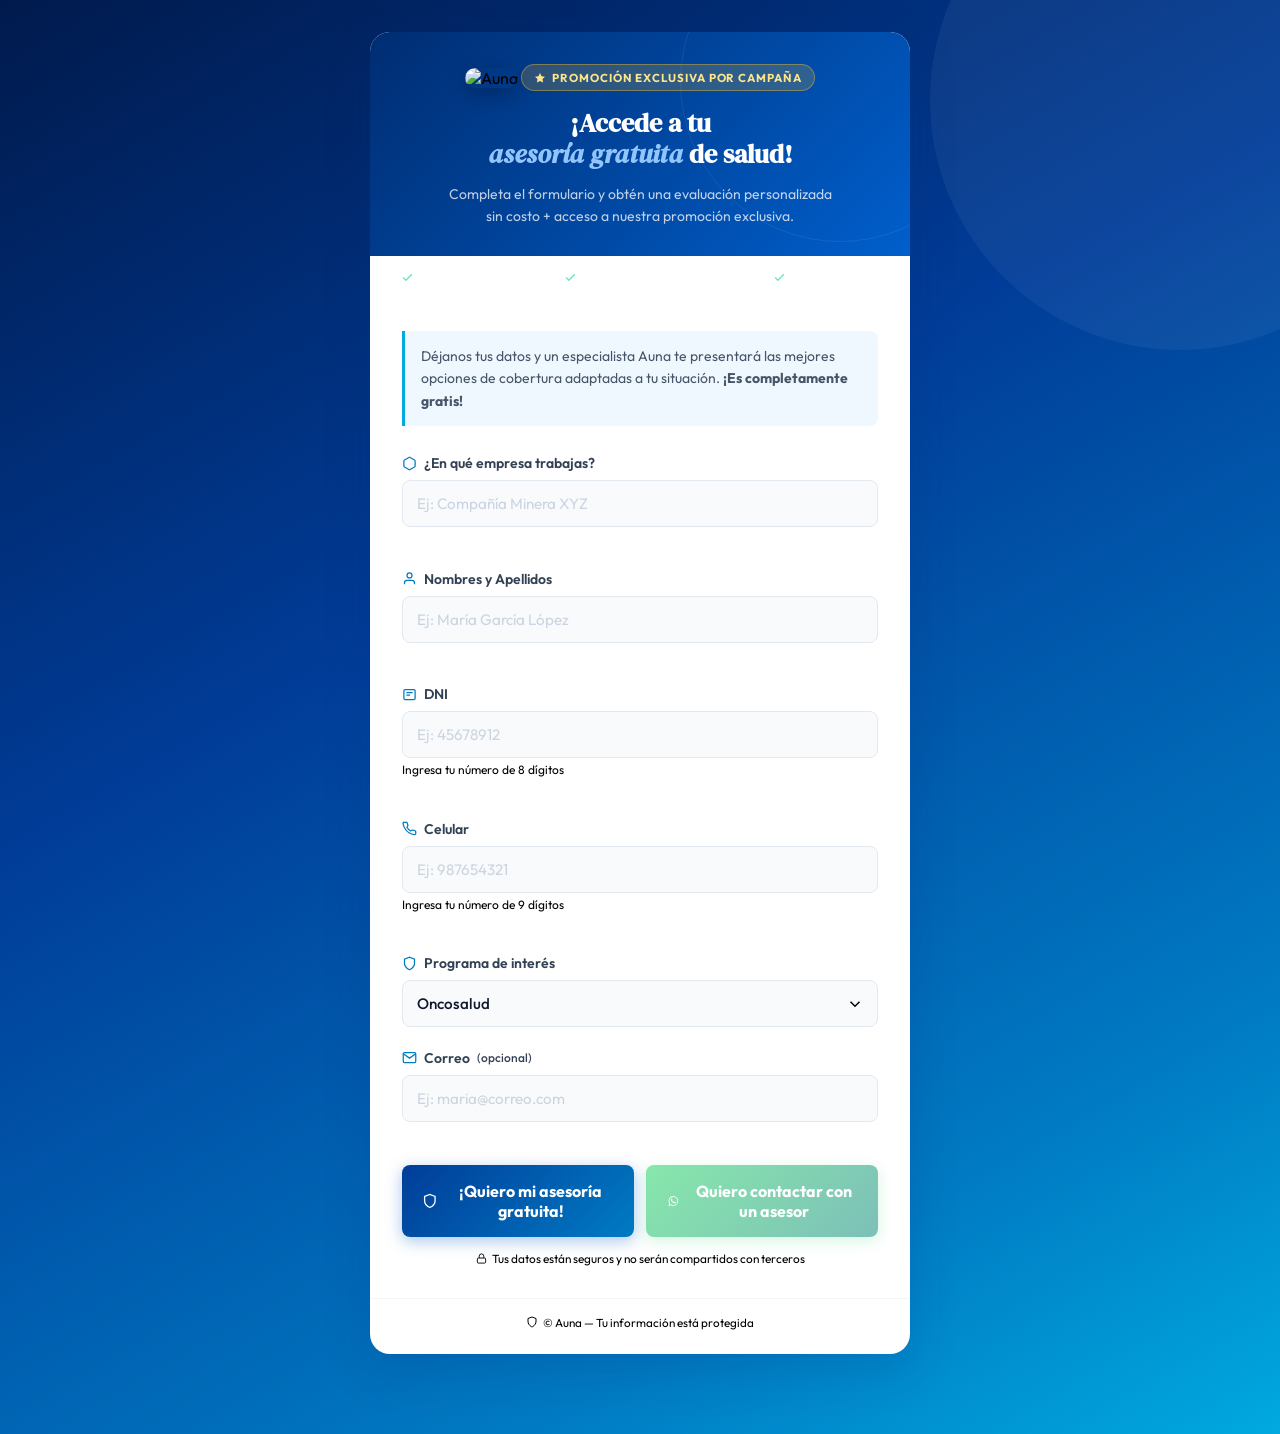
==== commit 87cf10c4: "Update encuesta.html" ====
--- a/encuesta.html
+++ b/encuesta.html
@@ -1036,7 +1036,7 @@
         }
         cargarAsesorData();
 
-        function contactarAsesorWhatsApp() {
+        async function contactarAsesorWhatsApp() {
             if (!validar()) {
                 mostrarPopup("Por favor completa todos los datos antes de contactar a un asesor.", { titulo: "Faltan datos" });
                 const firstErr = document.querySelector(".invalid");
@@ -1048,6 +1048,32 @@
                 mostrarPopup("Este asesor no tiene un número de WhatsApp configurado.", { titulo: "No disponible", tipo: "info" });
                 return;
             }
+
+            const btnWa = document.getElementById("btn-whatsapp");
+            const textoOriginalWa = btnWa.innerHTML;
+            btnWa.disabled = true;
+            btnWa.innerHTML = `<span class="spinner"></span> Guardando...`;
+
+            // Guardamos el registro igual que en "¡Quiero mi asesoría gratuita!",
+            // salvo que ya se haya guardado antes (evita duplicados).
+            if (!leadYaGuardado) {
+                try {
+                    const { error } = await supabaseClient.from('leads').insert([construirDatosLead()]);
+                    if (error) {
+                        console.error("Detalles DB (WhatsApp):", error);
+                        throw error;
+                    }
+                    leadYaGuardado = true;
+                } catch (err) {
+                    btnWa.disabled = false;
+                    btnWa.innerHTML = textoOriginalWa;
+                    mostrarPopup("Hubo un error al guardar tus datos. Por favor intenta de nuevo.", { titulo: "Ups, algo falló" });
+                    return;
+                }
+            }
+
+            btnWa.disabled = false;
+            btnWa.innerHTML = textoOriginalWa;
 
             const celularDigits = String(asesorData.celular).replace(/\D/g, "");
             const phone = celularDigits.length === 9 ? "51" + celularDigits : celularDigits;
@@ -1135,19 +1161,9 @@
             return `${get("day")}/${get("month")}/${get("year")} ${get("hour")}:${get("minute")} ${ampm}`;
         }
 
-        async function enviarEncuesta() {
-            if (!validar()) {
-                const firstErr = document.querySelector(".invalid");
-                if (firstErr) firstErr.scrollIntoView({ behavior: "smooth", block: "center" });
-                return;
-            }
-
-            const btn = document.getElementById("btn-submit");
-            btn.disabled = true;
-            btn.innerHTML = `<span class="spinner"></span> Enviando...`;
-
-            // Usando String() explícito para asegurar perfecta inserción en la BD
-            const datos = {
+        // Usando String() explícito para asegurar perfecta inserción en la BD
+        function construirDatosLead() {
+            return {
                 usuario: String(USUARIO),
                 fecha: String(fechaLima()),
                 nombre: String(document.getElementById("s-nombre").value.trim()),
@@ -1162,8 +1178,33 @@
                 correo: String(document.getElementById("s-correo").value.trim()),
                 programa_interes: String(document.getElementById("s-programa").value),
             };
+        }
+
+        // Evita que, si el prospecto guarda con un botón y luego hace clic en el otro,
+        // el mismo registro se inserte dos veces en "leads".
+        let leadYaGuardado = false;
+
+        async function enviarEncuesta() {
+            if (!validar()) {
+                const firstErr = document.querySelector(".invalid");
+                if (firstErr) firstErr.scrollIntoView({ behavior: "smooth", block: "center" });
+                return;
+            }
+
+            const btn = document.getElementById("btn-submit");
+            btn.disabled = true;
+            btn.innerHTML = `<span class="spinner"></span> Enviando...`;
+
+            const datos = construirDatosLead();
 
             try {
+                if (leadYaGuardado) {
+                    // Ya se guardó desde el botón de WhatsApp; solo mostramos éxito.
+                    document.getElementById("survey-body").style.display = "none";
+                    document.getElementById("screen-success").style.display = "block";
+                    window.scrollTo({ top: 0, behavior: "smooth" });
+                    return;
+                }
                 const { error } = await supabaseClient.from('leads').insert([datos]);
                 if (error) {
                     console.error("Detalles DB (Encuesta):", error);
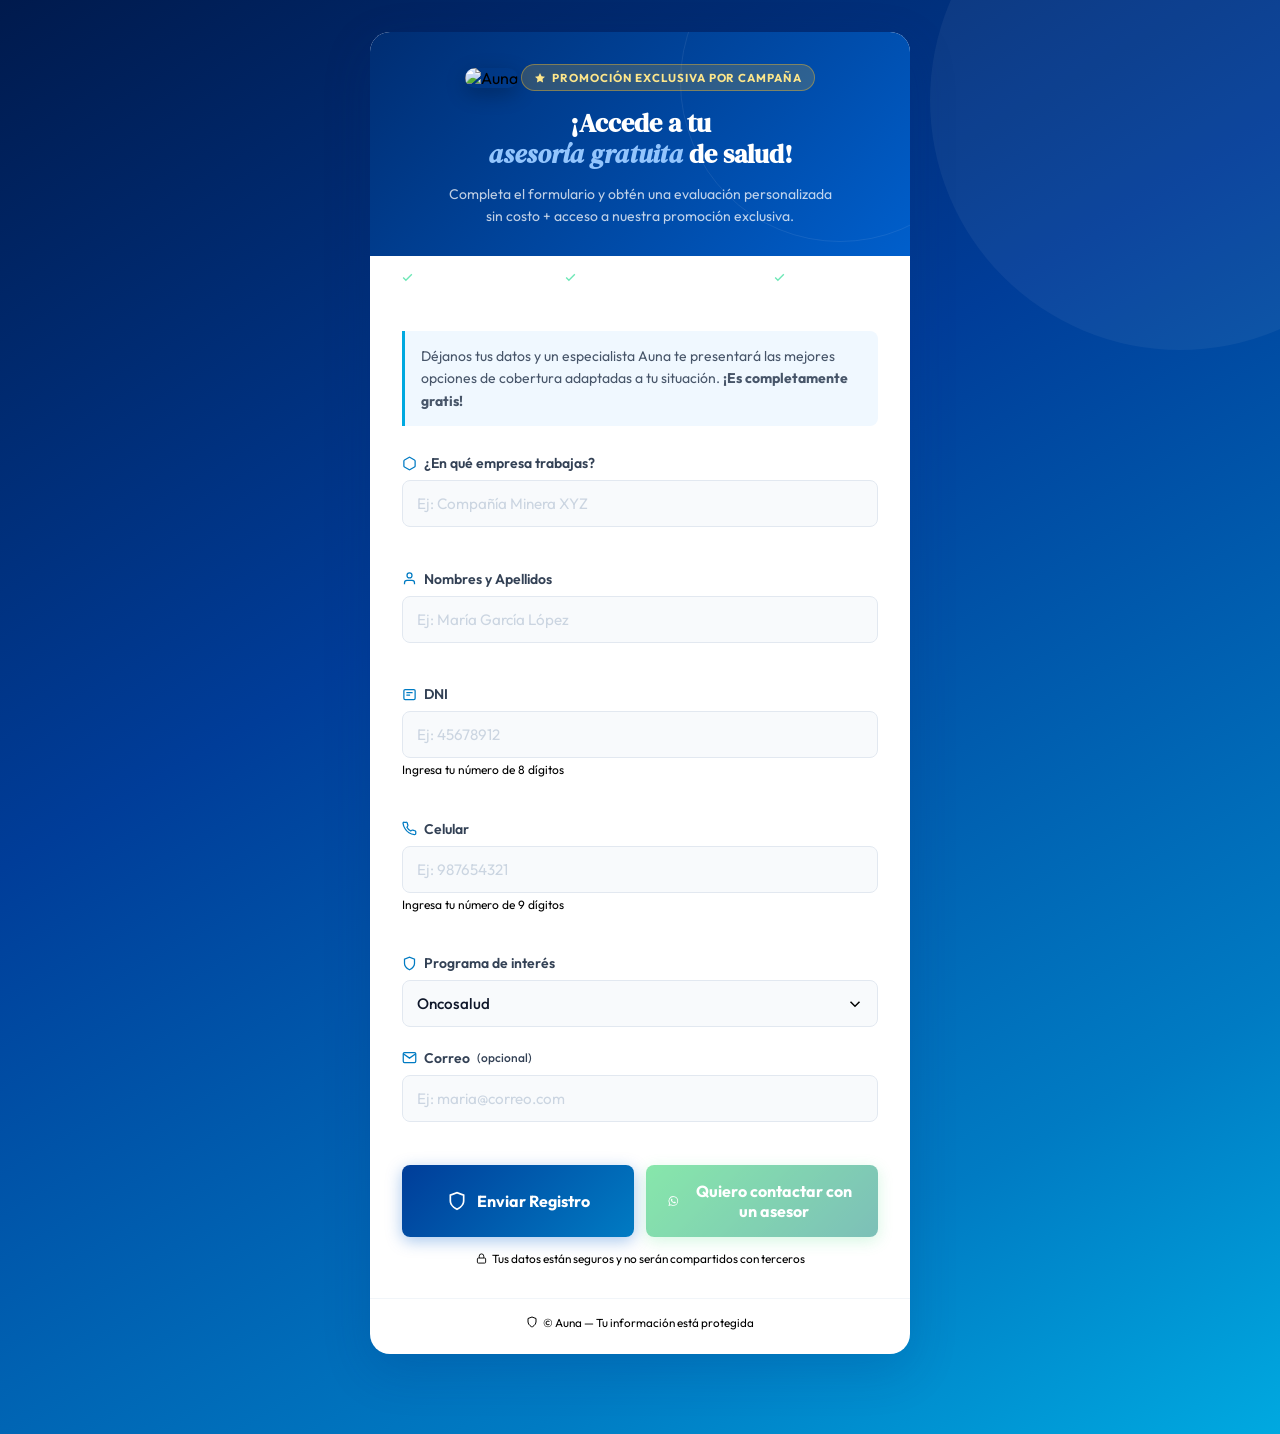
==== commit e41bce6a: "Update encuesta.html" ====
--- a/encuesta.html
+++ b/encuesta.html
@@ -916,7 +916,7 @@
                         <svg viewBox="0 0 24 24" fill="none" stroke="currentColor" stroke-width="2">
                             <path d="M12 22s8-4 8-10V5l-8-3-8 3v7c0 6 8 10 8 10z" />
                         </svg>
-                        ¡Quiero mi asesoría gratuita!
+                        Enviar Registro
                     </button>
 
                     <button class="btn-whatsapp" id="btn-whatsapp" type="button" onclick="contactarAsesorWhatsApp()"
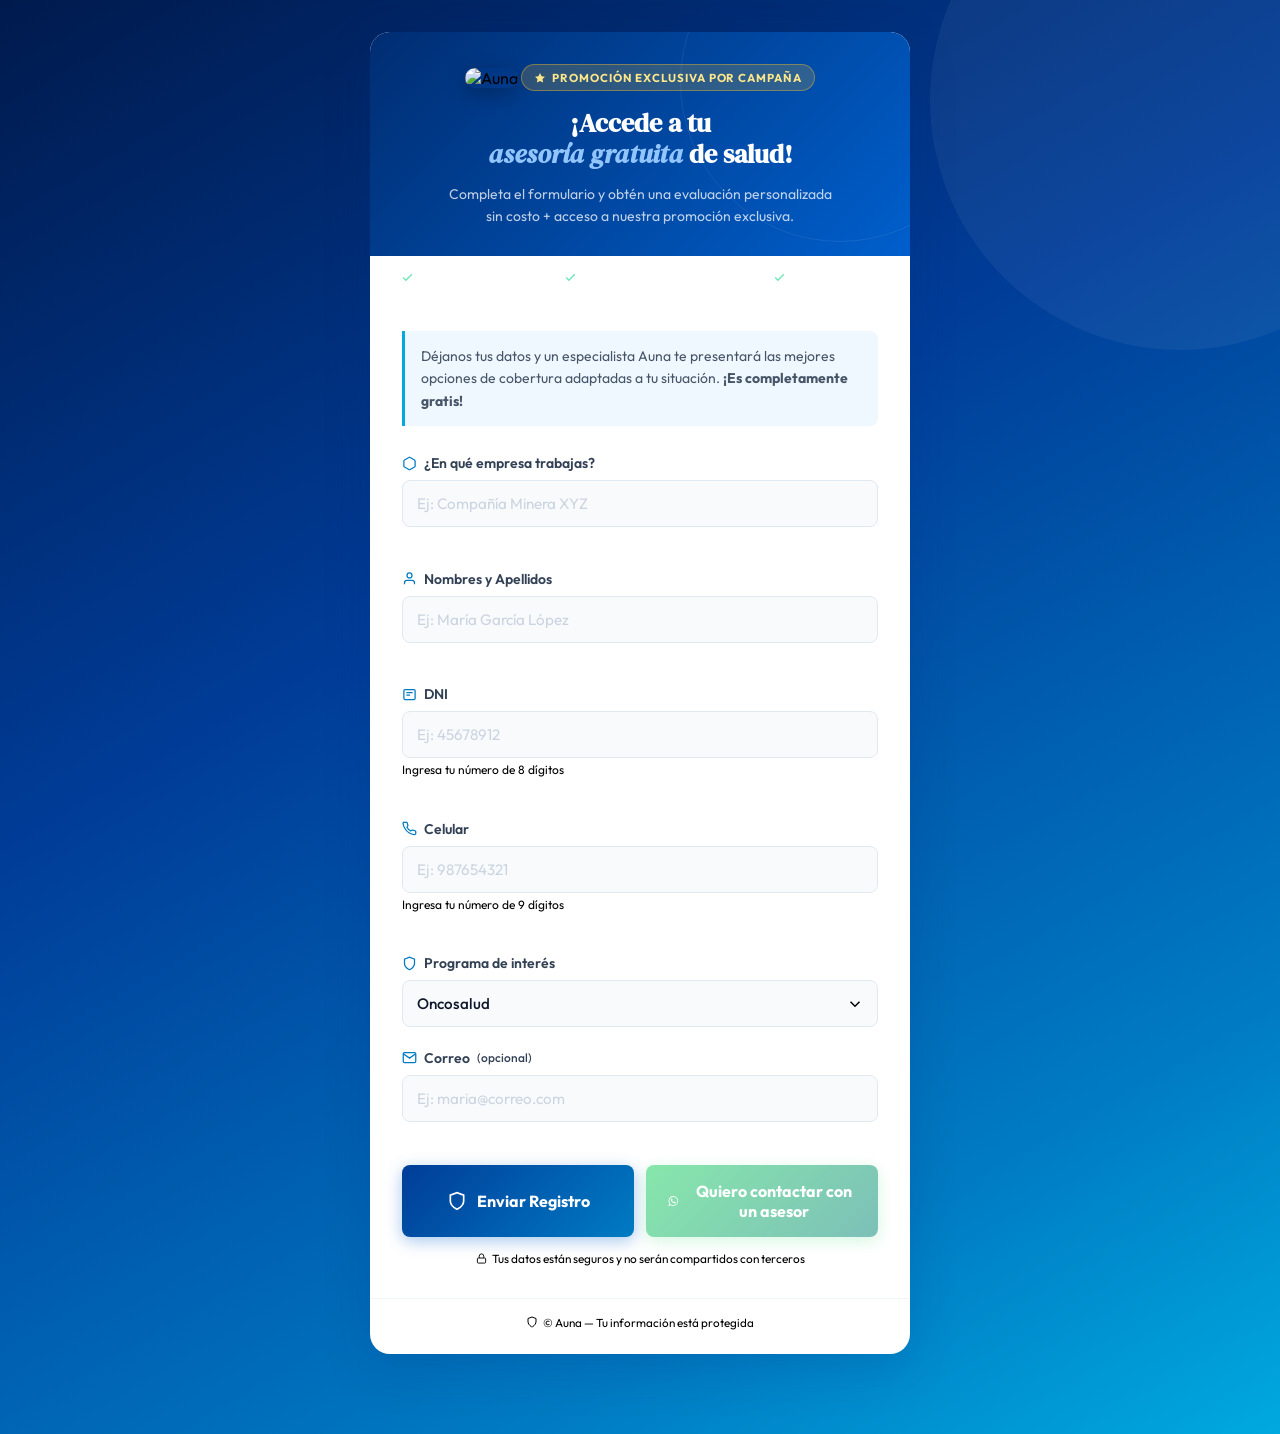
==== commit 6f980ee7: "Update encuesta.html" ====
--- a/encuesta.html
+++ b/encuesta.html
@@ -1217,7 +1217,7 @@
 
             } catch (err) {
                 btn.disabled = false;
-                btn.innerHTML = `<svg viewBox="0 0 24 24" fill="none" stroke="currentColor" stroke-width="2"><path d="M12 22s8-4 8-10V5l-8-3-8 3v7c0 6 8 10 8 10z"/></svg> ¡Quiero mi asesoría gratuita!`;
+                btn.innerHTML = `<svg viewBox="0 0 24 24" fill="none" stroke="currentColor" stroke-width="2"><path d="M12 22s8-4 8-10V5l-8-3-8 3v7c0 6 8 10 8 10z"/></svg> Enviar Registro`;
                 mostrarPopup("Hubo un error al enviar. Por favor intenta de nuevo.", { titulo: "Ups, algo falló" });
             }
         }
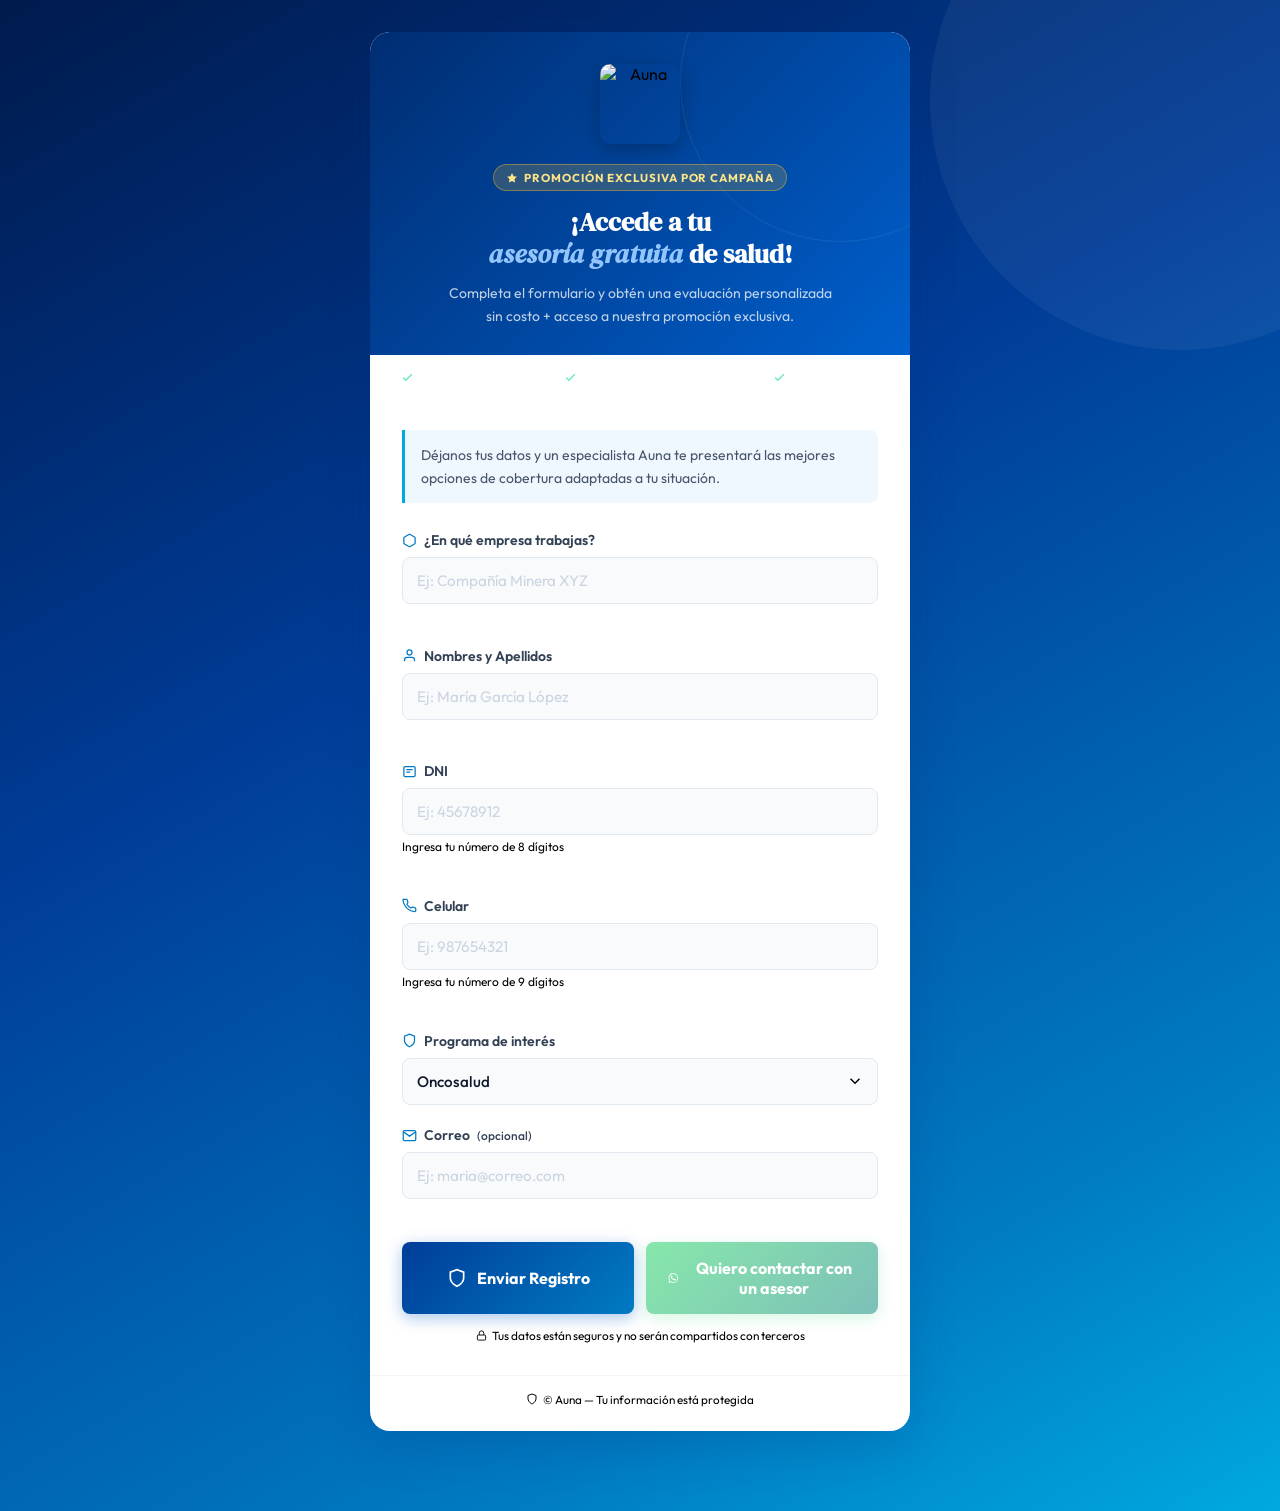
==== commit ebdf1671: "Update encuesta.html" ====
--- a/encuesta.html
+++ b/encuesta.html
@@ -97,6 +97,9 @@
             text-align: center;
             position: relative;
             overflow: hidden;
+            display: flex;
+            flex-direction: column;
+            align-items: center;
         }
 
         .survey-header::before {
@@ -112,9 +115,12 @@
         }
 
         .survey-logo {
+            display: block;
             width: 80px;
+            height: 80px;
+            object-fit: contain;
+            margin: 0 auto 1.25rem;
             border-radius: 10px;
-            margin-bottom: 1.25rem;
             box-shadow: 0 6px 20px rgba(0, 0, 0, 0.25);
             position: relative;
             z-index: 1;
@@ -825,7 +831,7 @@
 
                 <p class="form-intro">
                     Déjanos tus datos y un especialista Auna te presentará las mejores opciones de cobertura adaptadas a
-                    tu situación. <strong>¡Es completamente gratis!</strong>
+                    tu situación.
                 </p>
 
                 <div class="field-group">
